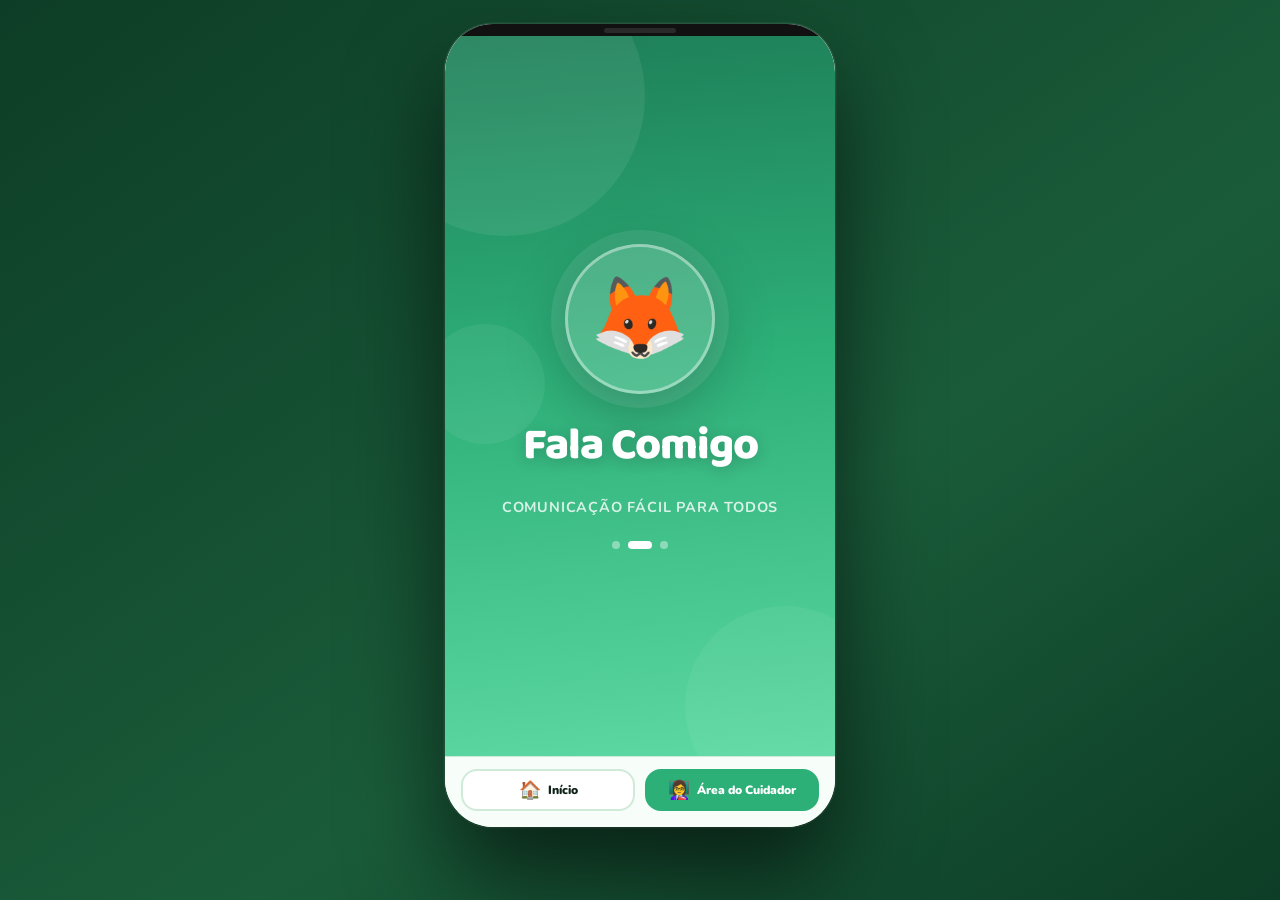
==== index.html @ 52053df1 "primeiro commit" ====
<!-- index.html — criança -->
<!DOCTYPE html>
<html lang="pt-BR">
<head>
  <meta charset="UTF-8"/>
  <meta name="viewport" content="width=device-width,initial-scale=1"/>
  <title>Fala Comigo</title>
  <link href="https://fonts.googleapis.com/css2?family=Baloo+2:wght@700;800;900&family=Nunito:wght@700;800;900&display=swap" rel="stylesheet"/>
  <link rel="stylesheet" href="style.css"/>
  <style>
    /* ── barra de navegação inferior ── */
    .nav-bar {
      display: flex;
      gap: 10px;
      padding: 12px 16px 16px;
      background: var(--bg);
      border-top: 1.5px solid var(--border);
    }

    .nav-btn {
      flex: 1;
      border: 2px solid var(--border);
      border-radius: 16px;
      background: var(--white);
      padding: 10px 8px;
      display: flex;
      align-items: center;
      justify-content: center;
      gap: 7px;
      cursor: pointer;
      text-decoration: none;
      transition: background .15s, border-color .15s, transform .15s;
    }
    .nav-btn:active { transform: scale(.94); }

    .nav-btn.primary {
      background: var(--green);
      border-color: var(--green);
    }

    .nav-btn-ico  { font-size: 18px; line-height: 1; }
    .nav-btn-txt  {
      font-family: 'Nunito', sans-serif;
      font-size: 12px;
      font-weight: 900;
      color: var(--text);
      line-height: 1.2;
    }
    .nav-btn.primary .nav-btn-txt { color: #fff; }
  </style>
</head>
<body>

<div class="phone">
  <div class="notch"><div class="notch-pill"></div></div>

  <div class="app">

    <!-- ══ SPLASH ══ -->
    <section class="screen" id="splash">
      <div class="sp-blob sp-blob1"></div>
      <div class="sp-blob sp-blob2"></div>
      <div class="sp-blob sp-blob3"></div>
      <div class="splash-inner">
        <div class="fox-bubble">🦊</div>
        <h1 class="sp-title">Fala Comigo</h1>
        <p class="sp-sub">Comunicação fácil para todos</p>
        <div class="sp-dots">
          <div class="sp-dot active"></div>
          <div class="sp-dot"></div>
          <div class="sp-dot"></div>
        </div>
      </div>
    </section>

    <!-- ══ MAIN ══ -->
    <section class="screen" id="main">

      <div class="header">
        <div class="avatar-ring">👧</div>
        <div class="hdr-name">Maria</div>
        <div class="hdr-wave"></div>
      </div>

      <div class="body">

        <!-- HUMOR -->
        <div class="sec-block">
          <div class="sec-label">Como estou</div>
          <div class="humor-grid">
            <button class="emo-btn ripple-host" data-mood="bem" data-msg="😄 Estou bem!">
              <span class="emo-face">😄</span>
              <span class="emo-name">Bem</span>
            </button>
            <button class="emo-btn ripple-host" data-mood="normal" data-msg="😐 Estou normal.">
              <span class="emo-face">😐</span>
              <span class="emo-name">Normal</span>
            </button>
            <button class="emo-btn ripple-host" data-mood="mal" data-msg="😢 Estou mal.">
              <span class="emo-face">😢</span>
              <span class="emo-name">Mal</span>
            </button>
          </div>
        </div>

        <!-- NECESSIDADES -->
        <div class="sec-block">
          <div class="sec-label">Preciso de…</div>
          <div class="needs-grid">

            <button class="need-btn ripple-host" data-need="agua" data-msg="💧 Preciso de água!">
              <span class="need-icon">💧</span>
              <span class="need-text">Água</span>
            </button>
            <button class="need-btn ripple-host" data-need="banheiro" data-msg="🚻 Preciso do banheiro!">
              <span class="need-icon">🚻</span>
              <span class="need-text">Banheiro</span>
            </button>
            <button class="need-btn ripple-host" data-need="descanso" data-msg="😴 Quero descansar.">
              <span class="need-icon">😴</span>
              <span class="need-text">Descansar</span>
            </button>
            <button class="need-btn ripple-host" data-need="abraco" data-msg="🤗 Quero um abraço!">
              <span class="need-icon">🤗</span>
              <span class="need-text">Abraço</span>
            </button>

            <!-- botão ver mais -->
            <button class="ver-mais-btn ripple-host" id="verMaisBtn">
              <span class="ver-mais-label" id="verMaisLabel">ver mais opções</span>
              <span class="ver-mais-arrow" id="verMaisArrow">↓</span>
            </button>

            <!-- extras inline -->
            <div class="extras-row" id="extrasRow">
              <div class="extras-inner">
                <button class="need-btn ripple-host" data-need="silencio" data-msg="🔇 Preciso de silêncio.">
                  <span class="need-icon">🔇</span>
                  <span class="need-text">Silêncio</span>
                </button>
                <button class="need-btn ripple-host" data-need="ir-embora" data-msg="🚪 Quero ir embora.">
                  <span class="need-icon">🚪</span>
                  <span class="need-text">Ir embora</span>
                </button>
              </div>
            </div>

          </div>
        </div>

        <!-- SOS -->
        <div class="sec-block">
          <button class="sos-btn ripple-host" id="sosBtn">
            <div class="sos-pulse"></div>
            <span class="sos-icon">🆘</span>
            <span class="sos-label">AJUDA</span>
          </button>
        </div>

      </div>
    </section>

  </div>

  <!-- ── barra de navegação ── -->
  <nav class="nav-bar">
    <a href="launcher.html" class="nav-btn ripple-host">
      <span class="nav-btn-ico">🏠</span>
      <span class="nav-btn-txt">Início</span>
    </a>
    <a href="cuidador.html" class="nav-btn primary ripple-host">
      <span class="nav-btn-ico">👩‍🏫</span>
      <span class="nav-btn-txt">Área do Cuidador</span>
    </a>
  </nav>

</div>

<div class="toast" id="toast"></div>

<link rel="stylesheet" href="devtools.css"/>
<!-- state.js ANTES do script.js -->
<script src="state.js"></script>
<script src="script.js"></script>
<script src="devtools.js"></script>
<script>
  /* Esconde a nav bar quando está dentro de um iframe (modo tela dupla) */
  if (window.self !== window.top) {
    document.querySelector('.nav-bar').style.display = 'none';
  }
</script>
</body>
</html>
---- style.css ----
/* ══════════════════════════════════════════
 style.css criança
══════════════════════════════════════════ */

/* ── RESET ── */
*, *::before, *::after { box-sizing: border-box; margin: 0; padding: 0; }

/* ── VARS ── */
:root {
  --green:       #2DAF78;
  --green-dark:  #1E7F58;
  --green-light: #e8f8f0;
  --bg:          #F7FDF9;
  --red:         #FF5A5A;
  --white:       #ffffff;
  --text:        #0f2218;
  --text-muted:  #4a7a63;
  --border:      #d0ead8;
  --radius:      22px;
}

body {
  font-family: 'Nunito', sans-serif;
  min-height: 100vh;
  display: flex;
  align-items: flex-start;
  justify-content: center;
  background: linear-gradient(145deg, #0d3d26 0%, #1a5c3a 60%, #0d3d26 100%);
  padding: 24px 16px 40px;
}

button {
  font-family: 'Nunito', sans-serif;
  border: none;
  background: none;
  cursor: pointer;
  -webkit-tap-highlight-color: transparent;
}

/* ══════════════════════════════════════════
   PHONE SHELL
══════════════════════════════════════════ */
.phone {
  width: 100%;
  max-width: 390px;
  border-radius: 48px;
  overflow: hidden;
  box-shadow:
    0 48px 96px rgba(0,0,0,.6),
    0 0 0 1.5px rgba(255,255,255,.1);
  background: var(--bg);
  position: relative;
  user-select: none;
}

.notch {
  height: 12px;
  background: #111;
  display: flex;
  align-items: center;
  justify-content: center;
}
.notch-pill {
  width: 72px;
  height: 5px;
  background: #2a2a2a;
  border-radius: 10px;
}

/* ══════════════════════════════════════════
   APP — container relativo que envolve as telas
══════════════════════════════════════════ */
.app {
  position: relative;
  /* altura mínima para o phone não colapsar enquanto telas transitam */
  min-height: 720px;
}

/* ══════════════════════════════════════════
   SCREENS — sistema de transição
   Todas as telas ficam empilhadas via position:absolute.
   A tela ativa vira position:relative e "empurra" a altura do .app.
══════════════════════════════════════════ */
.screen {
  position: absolute;
  inset: 0;
  display: flex;
  flex-direction: column;
  min-height: 720px;

  /* estado padrão: invisível */
  opacity: 0;
  pointer-events: none;
  will-change: opacity, transform;
}

/* tela visível */
.screen.active {
  position: relative; /* ocupa espaço no layout */
  opacity: 1;
  pointer-events: all;
}

/* ── saída do splash (sobe e some) ── */
.screen.anim-exit {
  animation: screenExit .38s cubic-bezier(.4,0,1,1) forwards;
}

/* ── entrada do main (vem de baixo) ── */
.screen.anim-enter {
  animation: screenEnter .48s cubic-bezier(.22,1,.36,1) forwards;
}

/* ══════════════════════════════════════════
   SPLASH
══════════════════════════════════════════ */
#splash {
  background: linear-gradient(175deg, #1E7F58 0%, #2DAF78 45%, #5DD9A3 100%);
  align-items: center;
  justify-content: center;
  overflow: hidden;
}

/* bolhas decorativas */
.sp-blob { position: absolute; border-radius: 50%; }
.sp-blob1 { width: 280px; height: 280px; background: rgba(255,255,255,.07); top: -80px;  left: -80px;  }
.sp-blob2 { width: 200px; height: 200px; background: rgba(255,255,255,.05); bottom: -50px; right: -50px; }
.sp-blob3 { width: 120px; height: 120px; background: rgba(255,255,255,.06); top: 40%; left: -20px; }

.splash-inner {
  z-index: 2;
  display: flex;
  flex-direction: column;
  align-items: center;
  gap: 16px;
  /* entra suavemente quando a splash fica active */
  animation: splashIn .7s cubic-bezier(.34,1.4,.64,1) both;
}

.fox-bubble {
  width: 150px; height: 150px;
  border-radius: 50%;
  background: rgba(255,255,255,.18);
  border: 3px solid rgba(255,255,255,.4);
  display: flex; align-items: center; justify-content: center;
  font-size: 80px;
  box-shadow:
    0 0 0 14px rgba(255,255,255,.08),
    0 20px 60px rgba(0,0,0,.25);
  animation: floatFox 3s ease-in-out infinite;
}

.sp-title {
  font-family: 'Baloo 2', cursive;
  font-size: 2.8rem;
  font-weight: 900;
  color: #fff;
  letter-spacing: -1px;
  text-shadow: 0 3px 16px rgba(0,0,0,.2);
}

.sp-sub {
  font-size: .9rem;
  color: rgba(255,255,255,.8);
  font-weight: 700;
  letter-spacing: .8px;
  text-transform: uppercase;
}

.sp-dots { display: flex; gap: 8px; margin-top: 8px; }
.sp-dot {
  width: 8px; height: 8px;
  border-radius: 50%;
  background: rgba(255,255,255,.4);
  transition: all .3s;
}
.sp-dot.active { background: #fff; width: 24px; border-radius: 4px; }

/* ══════════════════════════════════════════
   MAIN
══════════════════════════════════════════ */
#main { background: var(--bg); }

/* ── HEADER ── */
.header {
  background: var(--green);
  padding: 20px 0 24px;
  display: flex;
  flex-direction: column;
  align-items: center;
  gap: 8px;
  position: relative;
  overflow: hidden;
}
.header::before {
  content: '';
  position: absolute;
  width: 200px; height: 200px;
  border-radius: 50%;
  background: rgba(255,255,255,.07);
  top: -80px; right: -60px;
}

.avatar-ring {
  width: 72px; height: 72px;
  border-radius: 50%;
  background: rgba(255,255,255,.22);
  border: 3px solid rgba(255,255,255,.55);
  display: flex; align-items: center; justify-content: center;
  font-size: 38px;
  position: relative; z-index: 1;
  animation: floatAvatar 4s ease-in-out infinite;
}

.hdr-name {
  font-family: 'Baloo 2', cursive;
  font-size: 1.7rem;
  font-weight: 900;
  color: #fff;
  position: relative; z-index: 1;
  letter-spacing: -.3px;
}

.hdr-wave {
  position: absolute;
  bottom: -1px; left: 0; right: 0;
  height: 24px;
  background: var(--bg);
  border-radius: 50% 50% 0 0 / 100% 100% 0 0;
}

/* ── BODY ── */
.body {
  flex: 1;
  padding: 20px 18px 28px;
  display: flex;
  flex-direction: column;
  gap: 22px;
}

/* ── BLOCOS — entram em cascata quando main fica active ── */
.sec-block {
  opacity: 0;
  transform: translateY(14px);
}
#main.active .sec-block:nth-child(1) { animation: blockIn .5s ease .12s forwards; }
#main.active .sec-block:nth-child(2) { animation: blockIn .5s ease .24s forwards; }
#main.active .sec-block:nth-child(3) { animation: blockIn .5s ease .36s forwards; }

.sec-label {
  font-size: 11px;
  font-weight: 900;
  color: var(--text-muted);
  text-transform: uppercase;
  letter-spacing: 1px;
  margin-bottom: 10px;
}

/* ── HUMOR ── */
.humor-grid { display: flex; gap: 10px; }

.emo-btn {
  flex: 1;
  border: 2.5px solid var(--border);
  border-radius: 20px;
  background: var(--white);
  padding: 14px 6px 12px;
  display: flex;
  flex-direction: column;
  align-items: center;
  gap: 6px;
  overflow: hidden;
  position: relative;
  transition: border-color .15s, background .15s, box-shadow .15s;
}
.emo-btn:active { transform: scale(.9); }
.emo-btn.sel {
  border-color: var(--green);
  background: var(--green-light);
  box-shadow: 0 6px 20px rgba(45,175,120,.22);
}

.emo-face { font-size: 36px; line-height: 1; pointer-events: none; }
.emo-name { font-size: 12px; font-weight: 900; color: var(--text-muted); pointer-events: none; }
.emo-btn.sel .emo-name { color: var(--green-dark); }

/* ── NEEDS GRID ── */
.needs-grid {
  display: grid;
  grid-template-columns: 1fr 1fr;
  gap: 12px;
}

.need-btn {
  border: 2.5px solid var(--border);
  border-radius: var(--radius);
  background: var(--white);
  padding: 18px 10px;
  display: flex;
  flex-direction: column;
  align-items: center;
  gap: 8px;
  overflow: hidden;
  position: relative;
  transition: background .15s, border-color .15s;
}
.need-btn:hover  { background: var(--green-light); border-color: var(--green); }
.need-btn:active { transform: scale(.9); }

.need-icon { font-size: 38px; line-height: 1; pointer-events: none; }
.need-text { font-size: 14px; font-weight: 900; color: var(--text); pointer-events: none; }

/* ── VER MAIS ── */
.ver-mais-btn {
  grid-column: 1 / -1;
  border: 2.5px dashed var(--border);
  border-radius: var(--radius);
  background: transparent;
  padding: 14px;
  display: flex;
  align-items: center;
  justify-content: center;
  gap: 8px;
  overflow: hidden;
  position: relative;
  transition: border-color .2s, background .2s;
}
.ver-mais-btn:hover { border-color: var(--green); background: var(--green-light); }
.ver-mais-btn.open  { border-style: solid; border-color: var(--green); background: var(--green-light); }

.ver-mais-label {
  font-size: 13px;
  font-weight: 900;
  color: var(--text-muted);
  pointer-events: none;
}
.ver-mais-arrow {
  font-size: 18px;
  color: var(--text-muted);
  display: inline-block;
  transition: transform .3s cubic-bezier(.34,1.56,.64,1);
  pointer-events: none;
}
.ver-mais-btn.open .ver-mais-arrow { transform: rotate(180deg); }

/* ── EXTRAS (expande inline abaixo do ver mais) ── */
.extras-row {
  grid-column: 1 / -1;
  /* truque: anima a altura via grid-template-rows */
  display: grid;
  grid-template-rows: 0fr;
  opacity: 0;
  transition:
    grid-template-rows .38s cubic-bezier(.4,0,.2,1),
    opacity .3s ease;
}
.extras-row.open {
  grid-template-rows: 1fr;
  opacity: 1;
}

.extras-inner {
  overflow: hidden;
  display: grid;
  grid-template-columns: 1fr 1fr;
  gap: 12px;
  /* padding-top para não grudar no ver-mais quando abrir */
  padding-top: 0;
  transition: padding-top .38s ease;
}
.extras-row.open .extras-inner { padding-top: 0; }

/* ── SOS ── */
.sos-btn {
  width: 100%;
  border-radius: var(--radius);
  background: var(--red);
  padding: 24px;
  display: flex;
  flex-direction: column;
  align-items: center;
  gap: 4px;
  position: relative;
  overflow: hidden;
  box-shadow: 0 8px 28px rgba(255,90,90,.45);
  transition: transform .18s cubic-bezier(.34,1.56,.64,1), box-shadow .18s;
}
.sos-btn:hover  { transform: translateY(-2px); box-shadow: 0 12px 36px rgba(255,90,90,.5); }
.sos-btn:active { transform: scale(.95); }

.sos-pulse {
  position: absolute; inset: 0;
  background: rgba(255,255,255,.12);
  animation: sosPulse 2s ease-in-out infinite;
}
.sos-icon  { font-size: 44px; line-height: 1; position: relative; z-index: 1; pointer-events: none; }
.sos-label {
  font-family: 'Baloo 2', cursive;
  font-size: 28px; font-weight: 900;
  color: #fff; letter-spacing: -.5px;
  line-height: 1; position: relative; z-index: 1;
  pointer-events: none;
}

/* ══════════════════════════════════════════
   RIPPLE
══════════════════════════════════════════ */
.ripple-host { position: relative; overflow: hidden; }

.ripple {
  position: absolute;
  border-radius: 50%;
  transform: scale(0);
  background: rgba(45,175,120,.2);
  pointer-events: none;
  animation: rippleAnim 420ms ease-out forwards;
}
.sos-btn .ripple { background: rgba(255,255,255,.3); }

/* ══════════════════════════════════════════
   TOAST
══════════════════════════════════════════ */
.toast {
  position: fixed;
  bottom: 48px;
  left: 50%;
  transform: translateX(-50%) translateY(16px);
  background: rgba(10,30,18,.88);
  color: #fff;
  font-size: 13px;
  font-weight: 800;
  padding: 12px 22px;
  border-radius: 100px;
  white-space: nowrap;
  pointer-events: none;
  opacity: 0;
  backdrop-filter: blur(8px);
  z-index: 999;
  transition: opacity .25s, transform .25s;
}
.toast.show {
  opacity: 1;
  transform: translateX(-50%) translateY(0);
}

/* ══════════════════════════════════════════
   KEYFRAMES
══════════════════════════════════════════ */

/* splash inner sobe ao entrar */
@keyframes splashIn {
  from { opacity: 0; transform: translateY(24px) scale(.95); }
  to   { opacity: 1; transform: translateY(0) scale(1); }
}

/* splash sai subindo */
@keyframes screenExit {
  from { opacity: 1; transform: translateY(0) scale(1); }
  to   { opacity: 0; transform: translateY(-40px) scale(.94); }
}

/* main entra vindo de baixo */
@keyframes screenEnter {
  from { opacity: 0; transform: translateY(50px) scale(.96); }
  to   { opacity: 1; transform: translateY(0) scale(1); }
}

/* blocos do main em cascata */
@keyframes blockIn {
  to { opacity: 1; transform: translateY(0); }
}

/* raposo flutuando */
@keyframes floatFox {
  0%, 100% { transform: translateY(0); }
  50%       { transform: translateY(-10px); }
}

/* avatar flutuando */
@keyframes floatAvatar {
  0%, 100% { transform: translateY(0); }
  50%       { transform: translateY(-8px); }
}

/* pulso do SOS */
@keyframes sosPulse {
  0%, 100% { opacity: 0; }
  50%       { opacity: 1; }
}

/* onda de ripple */
@keyframes rippleAnim {
  to { transform: scale(4); opacity: 0; }
}


.btn-cuidador-top {
  position: absolute;
  top: 20px;    /* Ajustado para ficar próximo ao notch */
  right: 20px;
  z-index: 999; /* Garante que fique acima de todas as telas */
  text-decoration: none;
  font-size: 1.2rem;
  opacity: 0.5; /* Deixa ele "apagadinho" para ser discreto */
  transition: opacity 0.3s ease, transform 0.2s ease;
  padding: 10px;
  line-height: 1;
}

.btn-cuidador-top:hover {
  opacity: 1; /* Ganha destaque apenas quando passa o mouse */
  transform: scale(1.1);
}
---- devtools.css ----
/* ══════════════════════════════════════════
   devtools.css — Fala Comigo
   Estilos do painel DevTools.
   Separado do JS para evitar conflitos de
   injeção dinâmica de <style>.
══════════════════════════════════════════ */

/* ── TRIGGER (botão flutuante) ── */
#fc-devtools-trigger {
  position: fixed;
  bottom: 18px;
  left: 18px;
  z-index: 99998;
  width: 36px;
  height: 36px;
  border-radius: 10px;
  background: rgba(13,61,38,.65);
  border: 1px solid rgba(45,175,120,.25);
  color: rgba(255,255,255,.32);
  font-size: 17px;
  display: flex;
  align-items: center;
  justify-content: center;
  cursor: pointer;
  transition: background .2s, color .2s, transform .15s, box-shadow .2s;
  backdrop-filter: blur(6px);
  -webkit-backdrop-filter: blur(6px);
  user-select: none;
  font-family: sans-serif;
}
#fc-devtools-trigger:hover {
  background: rgba(13,61,38,.95);
  color: rgba(255,255,255,.9);
  transform: scale(1.12);
  box-shadow: 0 4px 18px rgba(0,0,0,.4);
}
#fc-devtools-trigger.offset-active {
  border-color: rgba(245,200,66,.6);
  color: rgba(245,200,66,.85);
  background: rgba(30,20,5,.75);
}

/* ── OVERLAY (só backdrop) ── */
#fc-devtools-overlay {
  position: fixed;
  inset: 0;
  z-index: 99999;
  background: rgba(0,0,0,.5);
  opacity: 0;
  pointer-events: none;
  transition: opacity .22s ease;
}
#fc-devtools-overlay.open {
  opacity: 1;
  pointer-events: all;
}
#fc-devtools-overlay.open #fc-devtools-modal {
  transform: translateY(0);
}

/* ── MODAL (bottom sheet) ── */
#fc-devtools-modal {
  position: fixed;
  bottom: 0;
  left: 0;
  right: 0;
  width: 100%;
  max-width: 480px;
  margin: 0 auto;
  height: 88vh;
  max-height: 88vh;
  background: #0f1f14;
  border-radius: 24px 24px 0 0;
  overflow: clip;
  display: flex;
  flex-direction: column;
  transform: translateY(100%);
  transition: transform .32s cubic-bezier(.22,1,.36,1);
  box-shadow: 0 -12px 48px rgba(0,0,0,.6), 0 0 0 1px rgba(45,175,120,.15);
  font-family: 'Nunito', sans-serif;
  color: #e8f5ee;
  pointer-events: all;
  z-index: 100000;
}

/* ── DRAG HANDLE ── */
.fcd-handle-bar {
  flex-shrink: 0;
  display: flex;
  justify-content: center;
  padding: 10px 0 6px;
  cursor: grab;
  background: #0f1f14;
}
.fcd-handle-bar::after {
  content: '';
  width: 36px;
  height: 4px;
  border-radius: 2px;
  background: rgba(255,255,255,.18);
}

/* ── TOPBAR DO MODAL ── */
.fcd-topbar {
  flex-shrink: 0;
  background: #162a1d;
  border-bottom: 1px solid rgba(45,175,120,.2);
  padding: 10px 16px 12px;
  display: flex;
  align-items: center;
  justify-content: space-between;
  gap: 10px;
}
.fcd-tb-left { display: flex; align-items: center; gap: 8px; }
.fcd-tb-logo { font-size: 20px; line-height: 1; }
.fcd-tb-title {
  font-family: 'Baloo 2', cursive;
  font-size: 1rem;
  font-weight: 900;
  color: #2DAF78;
}
.fcd-tb-badge {
  background: rgba(245,200,66,.15);
  border: 1px solid rgba(245,200,66,.4);
  color: #f5c842;
  font-size: 9px;
  font-weight: 900;
  padding: 2px 8px;
  border-radius: 100px;
  text-transform: uppercase;
  letter-spacing: .5px;
}
.fcd-close {
  background: rgba(255,255,255,.08);
  border: 1px solid rgba(255,255,255,.12);
  color: #e8f5ee;
  font-size: 11px;
  font-weight: 900;
  padding: 6px 14px;
  border-radius: 8px;
  cursor: pointer;
  font-family: 'Nunito', sans-serif;
  transition: background .15s;
}
.fcd-close:hover { background: rgba(255,255,255,.16); }

/* ── SCROLL BODY ── */
.fcd-body {
  flex: 1 1 0;
  min-height: 0;
  height: 0; /* força o flex a limitar a altura e ativar o scroll */
  overflow-y: scroll;
  overflow-x: hidden;
  padding: 16px 14px 28px;
  display: flex;
  flex-direction: column;
  gap: 14px;
  scrollbar-width: thin;
  scrollbar-color: #2DAF78 #1d3826;
  -webkit-overflow-scrolling: touch;
  touch-action: pan-y;
  overscroll-behavior: contain;
}

/* ── STATS ROW ── */
.fcd-stats {
  display: grid;
  grid-template-columns: repeat(3,1fr);
  gap: 8px;
}
.fcd-stat {
  background: #1d3826;
  border: 1px solid rgba(45,175,120,.2);
  border-radius: 12px;
  padding: 12px 8px;
  text-align: center;
}
.fcd-stat-v {
  font-family: 'Baloo 2', cursive;
  font-size: 1.5rem;
  font-weight: 900;
  color: #2DAF78;
  line-height: 1;
}
.fcd-stat-l {
  font-size: 9px;
  font-weight: 800;
  color: #7aaa8e;
  margin-top: 3px;
  text-transform: uppercase;
  letter-spacing: .5px;
}

/* ── CARD ── */
.fcd-card {
  background: #162a1d;
  border: 1px solid rgba(45,175,120,.2);
  border-radius: 14px;
  overflow: hidden;
}
.fcd-card-hd {
  padding: 11px 14px 10px;
  border-bottom: 1px solid rgba(45,175,120,.15);
  font-family: 'Baloo 2', cursive;
  font-size: .88rem;
  font-weight: 900;
  color: #e8f5ee;
  display: flex;
  align-items: center;
  gap: 6px;
}
.fcd-card-bd { padding: 14px; }

/* ── CLOCK ── */
.fcd-clock {
  text-align: center;
  padding: 10px 0 6px;
}
.fcd-clock-big {
  font-family: 'Baloo 2', cursive;
  font-size: 2.6rem;
  font-weight: 900;
  color: #2DAF78;
  letter-spacing: -2px;
  line-height: 1;
}
.fcd-clock-date {
  font-size: .82rem;
  font-weight: 800;
  color: #7aaa8e;
  margin-top: 3px;
}
.fcd-clock-offset {
  display: inline-block;
  margin-top: 7px;
  background: rgba(245,200,66,.12);
  border: 1px solid rgba(245,200,66,.3);
  color: #f5c842;
  font-size: 10px;
  font-weight: 900;
  padding: 2px 10px;
  border-radius: 100px;
}
.fcd-clock-offset.zero {
  background: rgba(45,175,120,.1);
  border-color: rgba(45,175,120,.3);
  color: #2DAF78;
}

/* ── SLIDER ── */
.fcd-slider-row {
  margin-top: 12px;
  display: flex;
  flex-direction: column;
  gap: 6px;
}
.fcd-slider-lbl {
  font-size: 10px;
  font-weight: 900;
  color: #7aaa8e;
  text-transform: uppercase;
  letter-spacing: .8px;
  display: flex;
  justify-content: space-between;
}
.fcd-slider-lbl span { color: #2DAF78; font-size: 12px; }
.fcd-slider-row input[type=range] {
  width: 100%;
  accent-color: #2DAF78;
  height: 6px;
  cursor: pointer;
}

/* ── TIME CONTROLS ── */
.fcd-time-grid {
  display: grid;
  grid-template-columns: 1fr 1fr;
  gap: 8px;
  margin-top: 12px;
}
.fcd-ctrl {
  background: #1d3826;
  border: 1px solid rgba(45,175,120,.2);
  border-radius: 10px;
  padding: 10px 8px;
  display: flex;
  flex-direction: column;
  align-items: center;
  gap: 3px;
  cursor: pointer;
  transition: background .15s, border-color .15s, transform .1s;
  color: #e8f5ee;
  font-family: 'Nunito', sans-serif;
}
.fcd-ctrl:hover  { background: rgba(45,175,120,.12); border-color: rgba(45,175,120,.4); }
.fcd-ctrl:active { transform: scale(.93); }
.fcd-ctrl.full   { grid-column: 1/-1; flex-direction: row; justify-content: center; gap: 7px; }
.fcd-ctrl-ico { font-size: 18px; line-height: 1; }
.fcd-ctrl-lbl { font-size: 11px; font-weight: 900; }
.fcd-ctrl-sub { font-size: 9px; font-weight: 700; color: #7aaa8e; }

/* ── GEN GRID ── */
.fcd-gen-grid {
  display: grid;
  grid-template-columns: 1fr 1fr;
  gap: 8px;
}
.fcd-gen {
  background: #1d3826;
  border: 1px solid rgba(45,175,120,.2);
  border-radius: 10px;
  padding: 12px 10px;
  display: flex;
  align-items: center;
  gap: 9px;
  cursor: pointer;
  transition: background .15s, border-color .15s, transform .1s;
  text-align: left;
  font-family: 'Nunito', sans-serif;
}
.fcd-gen:hover  { background: rgba(45,175,120,.12); border-color: rgba(45,175,120,.4); }
.fcd-gen:active { transform: scale(.95); }
.fcd-gen.full   { grid-column: 1/-1; }
.fcd-gen-ico  { font-size: 22px; flex-shrink: 0; }
.fcd-gen-lbl  { font-size: 12px; font-weight: 900; color: #e8f5ee; display: block; }
.fcd-gen-sub  { font-size: 10px; font-weight: 700; color: #7aaa8e; display: block; margin-top: 1px; }

/* ── LOG ── */
.fcd-log {
  background: #0a1510;
  border: 1px solid rgba(45,175,120,.15);
  border-radius: 10px;
  padding: 10px 12px;
  max-height: 140px;
  overflow-y: auto;
  font-family: 'Courier New', monospace;
  font-size: 10px;
  scrollbar-width: thin;
  scrollbar-color: #1a5c3a transparent;
}
.fcd-log-line       { padding: 1px 0; }
.fcd-log-line.ok    { color: #5dd9a3; }
.fcd-log-line.warn  { color: #f5c842; }
.fcd-log-line.err   { color: #ff5a5a; }
.fcd-log-line.info  { color: #5aabff; }

/* ── TOAST ── */
#fc-devtools-toast {
  position: fixed;
  bottom: 32px;
  left: 50%;
  transform: translateX(-50%) translateY(10px);
  background: rgba(13,61,38,.96);
  color: #fff;
  font-size: 12px;
  font-weight: 800;
  padding: 9px 20px;
  border-radius: 100px;
  white-space: nowrap;
  pointer-events: none;
  opacity: 0;
  border: 1px solid rgba(45,175,120,.4);
  z-index: 100000;
  transition: opacity .2s, transform .2s;
  font-family: 'Nunito', sans-serif;
}
#fc-devtools-toast.show {
  opacity: 1;
  transform: translateX(-50%) translateY(0);
}
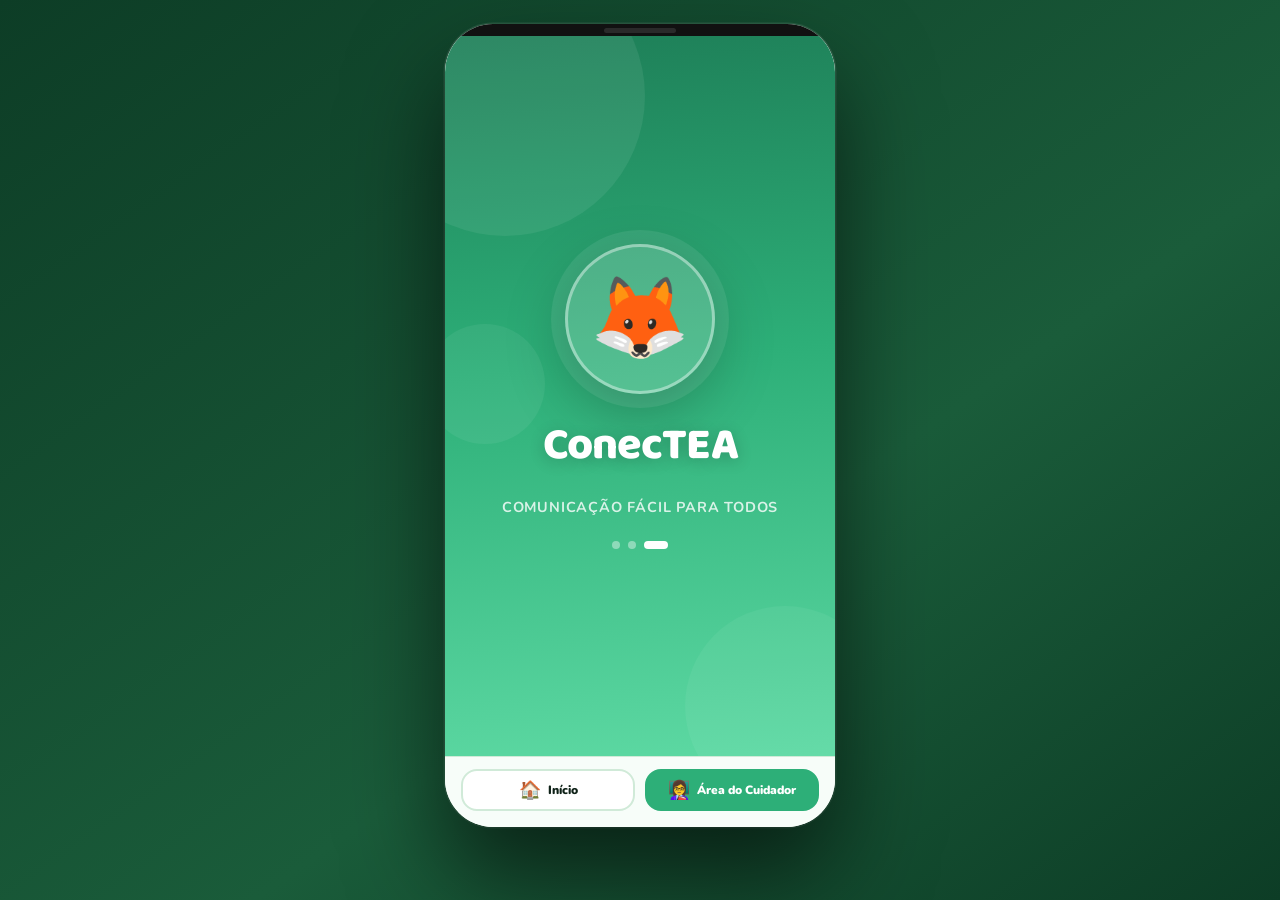
==== commit 81570c1b: "novo design de cuidador" ====
--- a/index.html
+++ b/index.html
@@ -4,7 +4,7 @@
 <head>
   <meta charset="UTF-8"/>
   <meta name="viewport" content="width=device-width,initial-scale=1"/>
-  <title>Fala Comigo</title>
+  <title>ConecTEA</title>
   <link href="https://fonts.googleapis.com/css2?family=Baloo+2:wght@700;800;900&family=Nunito:wght@700;800;900&display=swap" rel="stylesheet"/>
   <link rel="stylesheet" href="style.css"/>
   <style>
@@ -63,7 +63,7 @@
       <div class="sp-blob sp-blob3"></div>
       <div class="splash-inner">
         <div class="fox-bubble">🦊</div>
-        <h1 class="sp-title">Fala Comigo</h1>
+        <h1 class="sp-title">ConecTEA</h1>
         <p class="sp-sub">Comunicação fácil para todos</p>
         <div class="sp-dots">
           <div class="sp-dot active"></div>
--- a/devtools.css
+++ b/devtools.css
@@ -1,5 +1,5 @@
 /* ══════════════════════════════════════════
-   devtools.css — Fala Comigo
+   devtools.css — ConecTEA
    Estilos do painel DevTools.
    Separado do JS para evitar conflitos de
    injeção dinâmica de <style>.
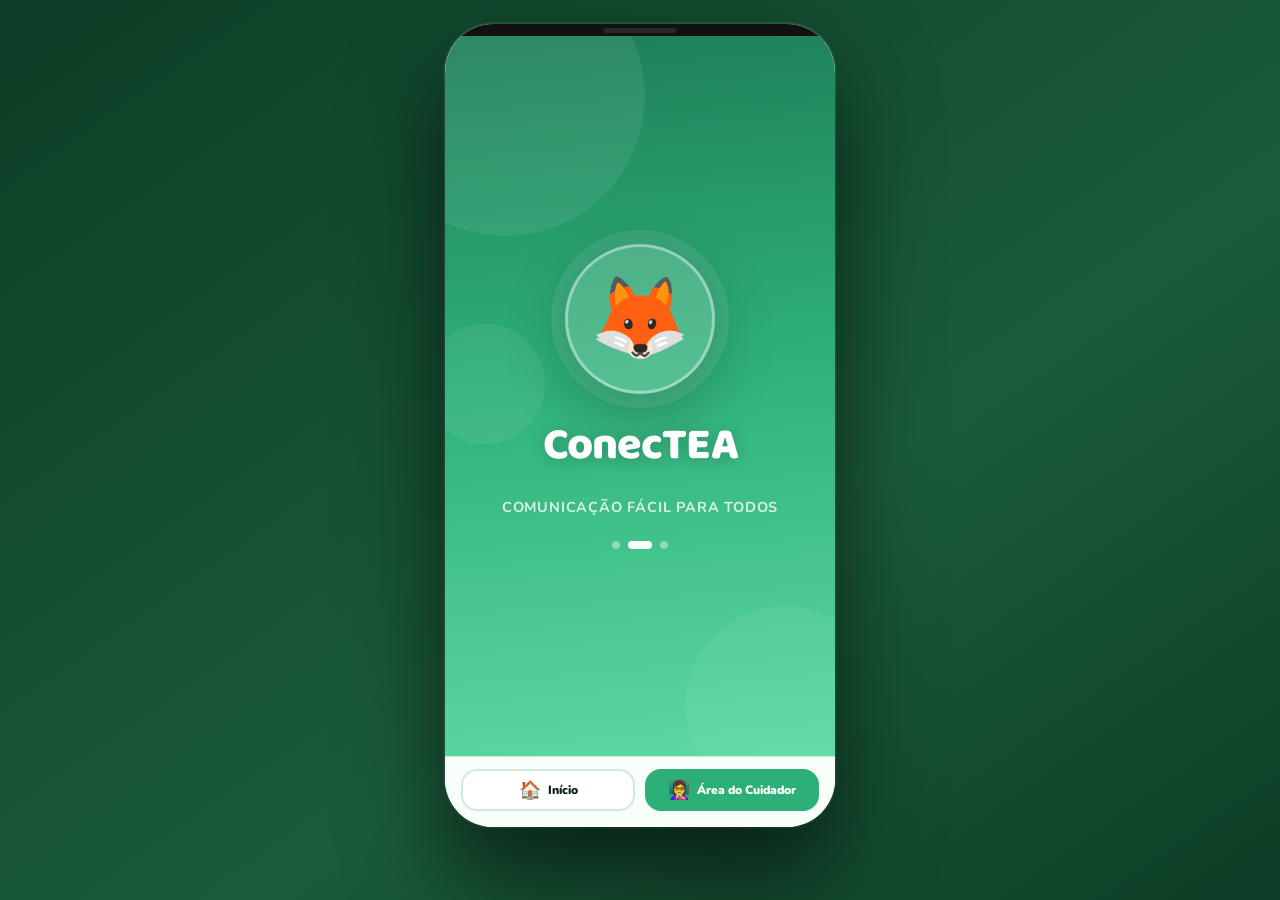
==== commit 4a4417eb: "horario fixo" ====
--- a/index.html
+++ b/index.html
@@ -168,7 +168,7 @@
       <span class="nav-btn-ico">🏠</span>
       <span class="nav-btn-txt">Início</span>
     </a>
-    <a href="cuidador.html" class="nav-btn primary ripple-host">
+    <a href="cuidador/cuidador.html" class="nav-btn primary ripple-host">
       <span class="nav-btn-ico">👩‍🏫</span>
       <span class="nav-btn-txt">Área do Cuidador</span>
     </a>
@@ -178,11 +178,11 @@
 
 <div class="toast" id="toast"></div>
 
-<link rel="stylesheet" href="devtools.css"/>
+<link rel="stylesheet" href="./dev/devtools.css"/>
 <!-- state.js ANTES do script.js -->
 <script src="state.js"></script>
 <script src="script.js"></script>
-<script src="devtools.js"></script>
+<script src="./dev/devtools.js"></script>
 <script>
   /* Esconde a nav bar quando está dentro de um iframe (modo tela dupla) */
   if (window.self !== window.top) {
--- a/dev/devtools.css
+++ b/dev/devtools.css
@@ -0,0 +1,375 @@
+/* ══════════════════════════════════════════
+   dev/devtools.css — ConecTEA  (refatorado)
+══════════════════════════════════════════ */
+
+/* ── TRIGGER ── */
+#fc-devtools-trigger {
+  position: fixed;
+  bottom: 18px;
+  left: 18px;
+  z-index: 99998;
+  width: 38px;
+  height: 38px;
+  border-radius: 12px;
+  background: rgba(13,61,38,.7);
+  border: 1px solid rgba(45,175,120,.3);
+  color: rgba(255,255,255,.35);
+  font-size: 17px;
+  display: flex;
+  align-items: center;
+  justify-content: center;
+  cursor: pointer;
+  transition: background .2s, color .2s, transform .15s, box-shadow .2s;
+  backdrop-filter: blur(8px);
+  user-select: none;
+  font-family: sans-serif;
+}
+#fc-devtools-trigger:hover {
+  background: rgba(13,61,38,.97);
+  color: #fff;
+  transform: scale(1.1);
+  box-shadow: 0 4px 20px rgba(0,0,0,.5);
+}
+#fc-devtools-trigger.offset-active {
+  border-color: rgba(245,200,66,.7);
+  color: rgba(245,200,66,.9);
+  background: rgba(30,20,5,.8);
+}
+
+/* ── OVERLAY ── */
+#fc-devtools-overlay {
+  position: fixed;
+  inset: 0;
+  z-index: 99999;
+  background: transparent;
+  pointer-events: none; /* nunca bloqueia cliques fora */
+}
+#fc-devtools-overlay.open {
+  pointer-events: none; /* ainda não bloqueia — só o modal interno é clicável */
+}
+
+/* ── MODAL (bottom sheet) ── */
+#fc-devtools-modal {
+  position: fixed;
+  bottom: 0;
+  left: 0;
+  right: 0;
+  width: 100%;
+  max-width: 480px;
+  margin: 0 auto;
+  max-height: 90vh;
+  height: 90vh;
+  background: #0f1f14;
+  border-radius: 22px 22px 0 0;
+  box-shadow: 0 -12px 48px rgba(0,0,0,.65), 0 0 0 1px rgba(45,175,120,.15);
+  font-family: 'Nunito', sans-serif;
+  color: #e8f5ee;
+  display: flex;
+  flex-direction: column;
+  overflow: hidden;
+  transform: translateY(100%);
+  transition: transform .32s cubic-bezier(.22,1,.36,1);
+  z-index: 100000;
+  pointer-events: all;
+}
+#fc-devtools-overlay.open #fc-devtools-modal {
+  transform: translateY(0);
+}
+
+/* ── DRAG HANDLE ── */
+.fcd-handle-bar {
+  flex-shrink: 0;
+  display: flex;
+  justify-content: center;
+  padding: 10px 0 4px;
+  cursor: grab;
+  background: #0f1f14;
+}
+.fcd-handle-bar::after {
+  content: '';
+  width: 40px;
+  height: 4px;
+  border-radius: 2px;
+  background: rgba(255,255,255,.16);
+}
+
+/* ── TOPBAR ── */
+.fcd-topbar {
+  flex-shrink: 0;
+  background: #162a1d;
+  border-bottom: 1px solid rgba(45,175,120,.2);
+  padding: 10px 16px 12px;
+  display: flex;
+  align-items: center;
+  justify-content: space-between;
+  gap: 10px;
+}
+.fcd-tb-left { display: flex; align-items: center; gap: 8px; }
+.fcd-tb-logo { font-size: 20px; line-height: 1; }
+.fcd-tb-title {
+  font-family: 'Baloo 2', cursive;
+  font-size: 1rem;
+  font-weight: 900;
+  color: #2DAF78;
+}
+.fcd-tb-badge {
+  background: rgba(245,200,66,.15);
+  border: 1px solid rgba(245,200,66,.4);
+  color: #f5c842;
+  font-size: 9px;
+  font-weight: 900;
+  padding: 2px 8px;
+  border-radius: 100px;
+  text-transform: uppercase;
+  letter-spacing: .5px;
+}
+.fcd-close {
+  background: rgba(255,255,255,.08);
+  border: 1px solid rgba(255,255,255,.12);
+  color: #e8f5ee;
+  font-size: 11px;
+  font-weight: 900;
+  padding: 6px 14px;
+  border-radius: 8px;
+  cursor: pointer;
+  font-family: 'Nunito', sans-serif;
+  transition: background .15s;
+}
+.fcd-close:hover { background: rgba(255,255,255,.18); }
+
+/* ════════════════════════════════════════
+   SCROLL BODY — a única parte que rola
+   flex:1 + min-height:0 é o segredo
+════════════════════════════════════════ */
+.fcd-body {
+  flex: 1;
+  min-height: 0;
+  overflow-y: auto;
+  overflow-x: hidden;
+  -webkit-overflow-scrolling: touch;
+  overscroll-behavior: contain;
+  padding: 14px 14px 32px;
+  display: flex;
+  flex-direction: column;
+  gap: 12px;
+  scrollbar-width: thin;
+  scrollbar-color: #2DAF78 #1d3826;
+}
+.fcd-body::-webkit-scrollbar { width: 4px; }
+.fcd-body::-webkit-scrollbar-track { background: #1d3826; border-radius: 4px; }
+.fcd-body::-webkit-scrollbar-thumb { background: #2DAF78; border-radius: 4px; }
+
+/* ── STATS ROW ── */
+.fcd-stats {
+  display: grid;
+  grid-template-columns: repeat(3,1fr);
+  gap: 8px;
+}
+.fcd-stat {
+  background: #1d3826;
+  border: 1px solid rgba(45,175,120,.2);
+  border-radius: 12px;
+  padding: 12px 8px;
+  text-align: center;
+}
+.fcd-stat-v {
+  font-family: 'Baloo 2', cursive;
+  font-size: 1.5rem;
+  font-weight: 900;
+  color: #2DAF78;
+  line-height: 1;
+}
+.fcd-stat-l {
+  font-size: 9px;
+  font-weight: 800;
+  color: #7aaa8e;
+  margin-top: 3px;
+  text-transform: uppercase;
+  letter-spacing: .5px;
+}
+
+/* ── CARD ── */
+.fcd-card {
+  background: #162a1d;
+  border: 1px solid rgba(45,175,120,.2);
+  border-radius: 14px;
+  overflow: hidden;
+  flex-shrink: 0;
+}
+.fcd-card-hd {
+  padding: 11px 14px 10px;
+  border-bottom: 1px solid rgba(45,175,120,.15);
+  font-family: 'Baloo 2', cursive;
+  font-size: .88rem;
+  font-weight: 900;
+  color: #e8f5ee;
+  display: flex;
+  align-items: center;
+  gap: 6px;
+}
+.fcd-card-bd { padding: 14px; }
+
+/* ── RELÓGIO ── */
+.fcd-clock {
+  background: #1d3826;
+  border: 1px solid rgba(45,175,120,.18);
+  border-radius: 12px;
+  padding: 16px 12px 12px;
+  text-align: center;
+  margin-bottom: 12px;
+}
+.fcd-clock-big {
+  font-family: 'Baloo 2', cursive;
+  font-size: 3rem;
+  font-weight: 900;
+  color: #2DAF78;
+  letter-spacing: -2px;
+  line-height: 1;
+}
+.fcd-clock-date {
+  font-size: .8rem;
+  font-weight: 800;
+  color: #7aaa8e;
+  margin-top: 4px;
+}
+.fcd-clock-offset {
+  display: inline-block;
+  margin-top: 8px;
+  background: rgba(245,200,66,.12);
+  border: 1px solid rgba(245,200,66,.3);
+  color: #f5c842;
+  font-size: 10px;
+  font-weight: 900;
+  padding: 3px 12px;
+  border-radius: 100px;
+}
+.fcd-clock-offset.zero {
+  background: rgba(45,175,120,.1);
+  border-color: rgba(45,175,120,.3);
+  color: #2DAF78;
+}
+
+/* ── SLIDER ── */
+.fcd-slider-row {
+  margin-bottom: 12px;
+  display: flex;
+  flex-direction: column;
+  gap: 6px;
+}
+.fcd-slider-lbl {
+  font-size: 10px;
+  font-weight: 900;
+  color: #7aaa8e;
+  text-transform: uppercase;
+  letter-spacing: .8px;
+  display: flex;
+  justify-content: space-between;
+  align-items: center;
+}
+.fcd-slider-lbl span { color: #2DAF78; font-size: 12px; }
+.fcd-slider-row input[type=range] {
+  width: 100%;
+  accent-color: #2DAF78;
+  height: 5px;
+  cursor: pointer;
+  border-radius: 4px;
+}
+
+/* ── BOTÕES DE TEMPO ── */
+.fcd-time-grid {
+  display: grid;
+  grid-template-columns: 1fr 1fr;
+  gap: 8px;
+}
+.fcd-ctrl {
+  background: #1d3826;
+  border: 1px solid rgba(45,175,120,.2);
+  border-radius: 10px;
+  padding: 12px 8px;
+  display: flex;
+  flex-direction: column;
+  align-items: center;
+  gap: 3px;
+  cursor: pointer;
+  transition: background .15s, border-color .15s, transform .1s;
+  color: #e8f5ee;
+  font-family: 'Nunito', sans-serif;
+  -webkit-tap-highlight-color: transparent;
+}
+.fcd-ctrl:hover  { background: rgba(45,175,120,.14); border-color: rgba(45,175,120,.45); }
+.fcd-ctrl:active { transform: scale(.93); }
+.fcd-ctrl.full   { grid-column: 1/-1; flex-direction: row; justify-content: center; gap: 7px; }
+.fcd-ctrl-ico { font-size: 20px; line-height: 1; }
+.fcd-ctrl-lbl { font-size: 11px; font-weight: 900; }
+.fcd-ctrl-sub { font-size: 9px; font-weight: 700; color: #7aaa8e; }
+
+/* ── GEN GRID ── */
+.fcd-gen-grid {
+  display: grid;
+  grid-template-columns: 1fr 1fr;
+  gap: 8px;
+}
+.fcd-gen {
+  background: #1d3826;
+  border: 1px solid rgba(45,175,120,.2);
+  border-radius: 10px;
+  padding: 12px 10px;
+  display: flex;
+  align-items: center;
+  gap: 9px;
+  cursor: pointer;
+  transition: background .15s, border-color .15s, transform .1s;
+  text-align: left;
+  font-family: 'Nunito', sans-serif;
+  -webkit-tap-highlight-color: transparent;
+}
+.fcd-gen:hover  { background: rgba(45,175,120,.14); border-color: rgba(45,175,120,.45); }
+.fcd-gen:active { transform: scale(.95); }
+.fcd-gen.full   { grid-column: 1/-1; }
+.fcd-gen-ico  { font-size: 22px; flex-shrink: 0; }
+.fcd-gen-lbl  { font-size: 12px; font-weight: 900; color: #e8f5ee; display: block; }
+.fcd-gen-sub  { font-size: 10px; font-weight: 700; color: #7aaa8e; display: block; margin-top: 1px; }
+
+/* ── LOG ── */
+.fcd-log {
+  background: #0a1510;
+  border: 1px solid rgba(45,175,120,.15);
+  border-radius: 10px;
+  padding: 10px 12px;
+  max-height: 130px;
+  overflow-y: auto;
+  font-family: 'Courier New', monospace;
+  font-size: 10px;
+  scrollbar-width: thin;
+  scrollbar-color: #1a5c3a transparent;
+}
+.fcd-log-line       { padding: 1px 0; }
+.fcd-log-line.ok    { color: #5dd9a3; }
+.fcd-log-line.warn  { color: #f5c842; }
+.fcd-log-line.err   { color: #ff5a5a; }
+.fcd-log-line.info  { color: #5aabff; }
+
+/* ── TOAST ── */
+#fc-devtools-toast {
+  position: fixed;
+  bottom: 32px;
+  left: 50%;
+  transform: translateX(-50%) translateY(10px);
+  background: rgba(13,61,38,.96);
+  color: #fff;
+  font-size: 12px;
+  font-weight: 800;
+  padding: 9px 20px;
+  border-radius: 100px;
+  white-space: nowrap;
+  pointer-events: none;
+  opacity: 0;
+  border: 1px solid rgba(45,175,120,.4);
+  z-index: 100001;
+  transition: opacity .2s, transform .2s;
+  font-family: 'Nunito', sans-serif;
+}
+#fc-devtools-toast.show {
+  opacity: 1;
+  transform: translateX(-50%) translateY(0);
+}
